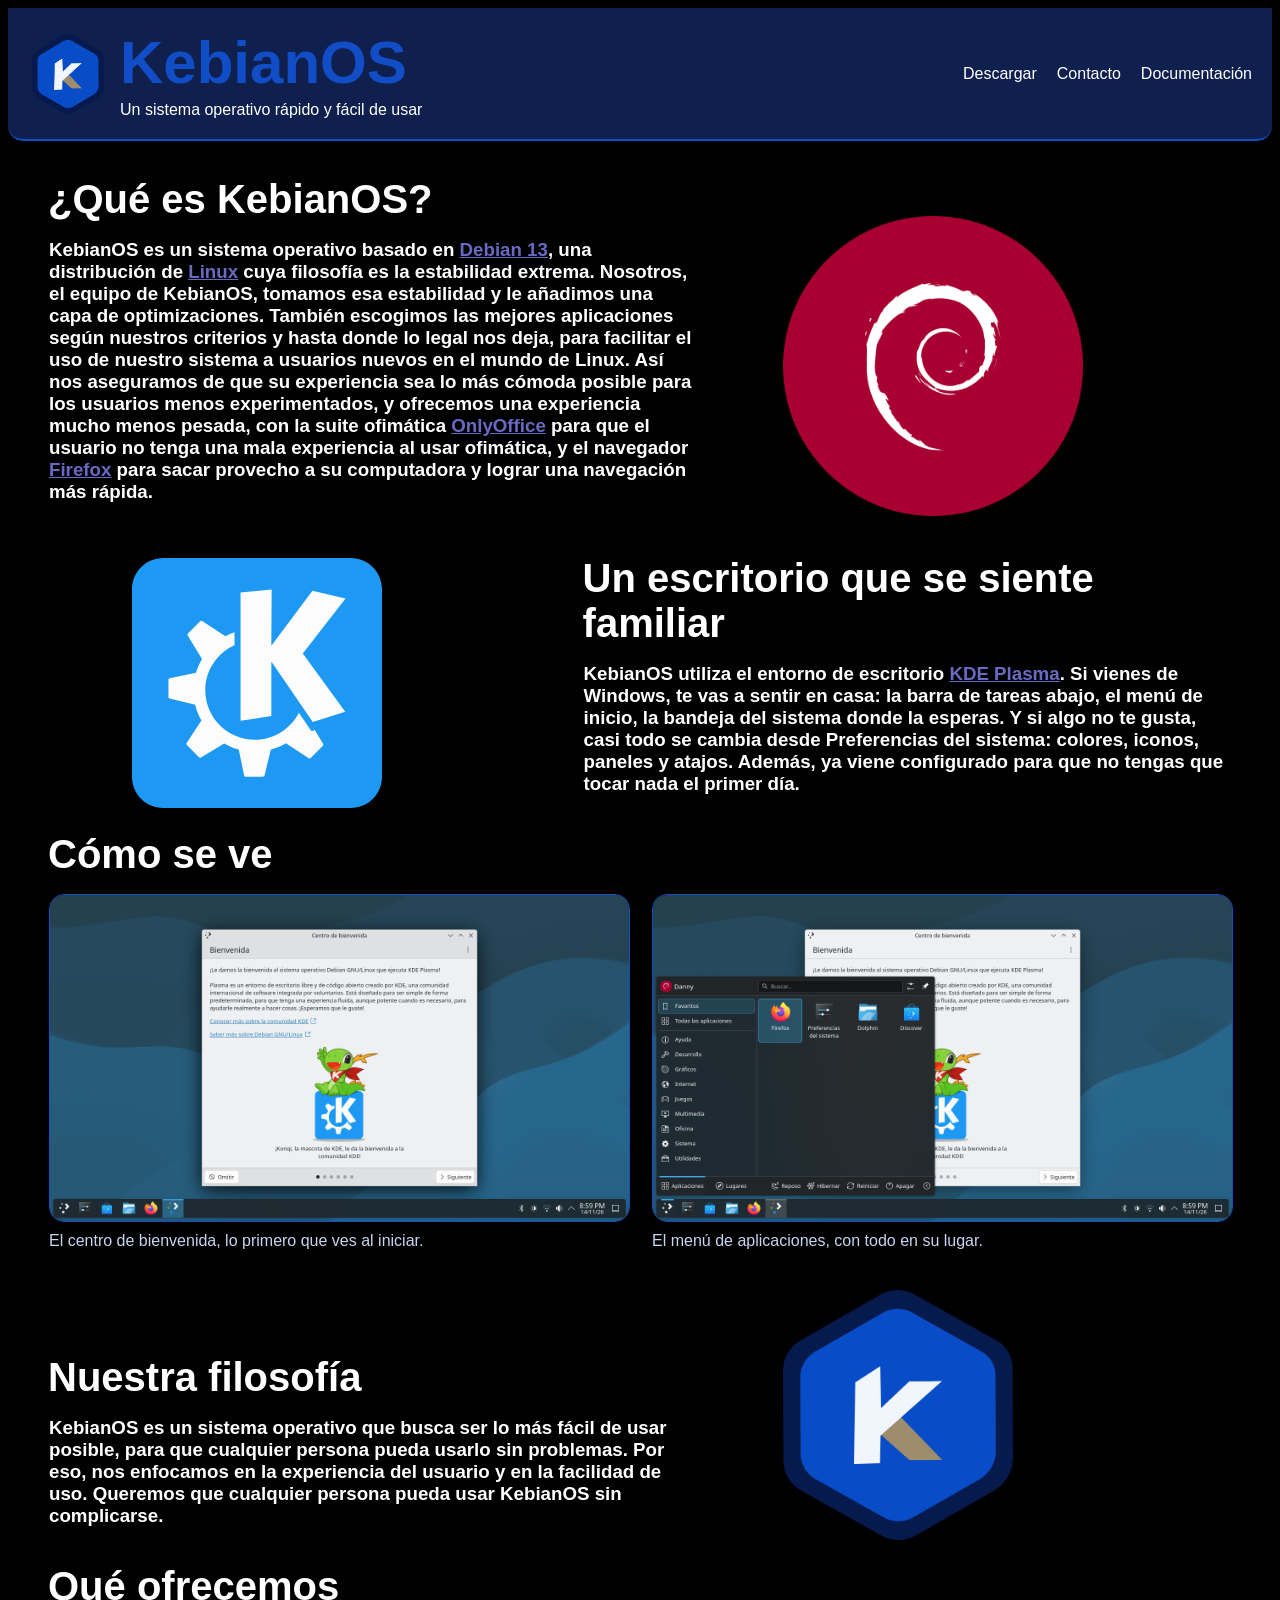
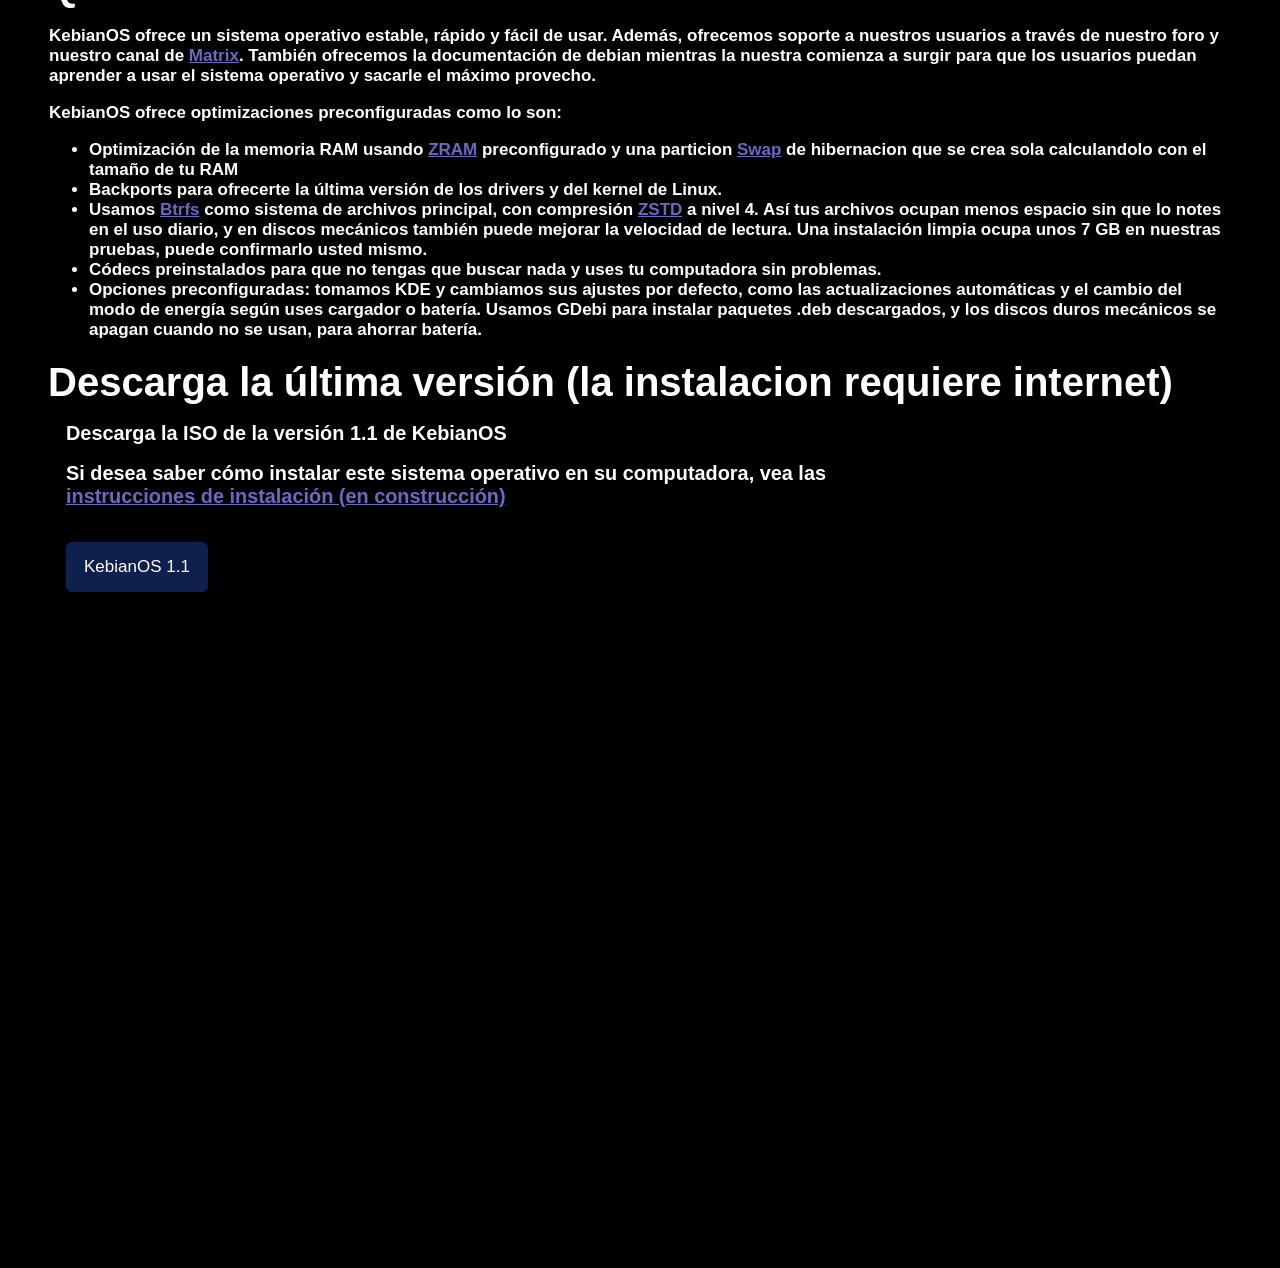
==== index.html @ 2799c604 "Update download section header with installation note" ====
<!DOCTYPE html>
<html lang="es">
  <head>
    <meta name="google-site-verification" content="A3nO0-pI93KwMRhNLgHQPzI06pYdwtsDLGP_suFK4k4" />
    <script data-goatcounter="https://dannyxd300.goatcounter.com/count"
        async src="//gc.zgo.at/count.js"></script>
    <meta charset="utf-8">
    <title>KebianOS | Un sistema para cualquiera</title>
    <link rel="stylesheet" href="styles.css">
    <link rel="icon" href="logo.png" type="image/png">
    <script src="script.js" defer></script>
  </head>

  <body>
    <header class="site-header">
      <div class="brand">
        <img src="logo.png" alt="Logo de KebianOS" class="logo">
        <div>
          <h1>KebianOS</h1>
          <p>Un sistema operativo rápido y fácil de usar</p>
        </div>
      </div>
      <nav aria-label="Navegación principal">
        <ul>
          <li><a href="descargar.html">Descargar</a></li>
          <li><a href="contacto.html">Contacto</a></li>
          <li><a href="documentacion.html">Documentación</a></li>
        </ul>
      </nav>
    </header>

    <!-- Inicio de la página: un resumen corto sobre qué es la distro, en qué se basa y cuál es nuestra filosofía -->
    <section id="what-kebianos" aria-labelledby="titulo-que-es" class="what-kebianos-sec">
      <div class="what-kebianos sec-layaut">
        <div class="kebianos-expli">
          <h2 id="titulo-que-es" class="title-1">¿Qué es KebianOS?</h2>
          <h3 class="copy">KebianOS es un sistema operativo basado en <a href="https://www.debian.org/releases/trixie/index.es.html" class="Link-1">Debian 13</a>, una distribución de <a href="https://www.redhat.com/es/topics/linux/what-is-linux" class="Link-1">Linux</a> cuya filosofía es la estabilidad extrema. Nosotros, el equipo de KebianOS, tomamos esa estabilidad y le añadimos una capa de optimizaciones. También escogimos las mejores aplicaciones según nuestros criterios y hasta donde lo legal nos deja, para facilitar el uso de nuestro sistema a usuarios nuevos en el mundo de Linux.
          Así nos aseguramos de que su experiencia sea lo más cómoda posible para los usuarios menos experimentados, y ofrecemos una experiencia mucho menos pesada, con la suite ofimática <a href="https://www.onlyoffice.com/" class="Link-1">OnlyOffice</a> para que el usuario no tenga una mala experiencia al usar ofimática, y el navegador <a href="https://www.firefox.com/" class="Link-1">Firefox</a> para sacar provecho a su computadora y lograr una navegación más rápida.</h3>
        </div>
        <div class="logo-debian-div">
          <img src="debian.png" alt="Logo de Debian" class="logo-debian-img">
        </div>
      </div>
    </section>
    <section id="desktop" aria-labelledby="titulo-escritorio">
      <div class="desktop what-kebianos sec-layaut sec-reverse">
        <div class="logo-kde-div">
          <img src="kde-logo.svg" alt="Logo de KDE" class="logo-kde-img">
        </div>
        <div class="info-desktop">
          <h2 id="titulo-escritorio" class="title-1">Un escritorio que se siente familiar</h2>
          <h3 class="copy">KebianOS utiliza el entorno de escritorio <a href="https://www.kde.org/" class="Link-1">KDE Plasma</a>. Si vienes de Windows, te vas a sentir en casa: la barra de tareas abajo, el menú de inicio, la bandeja del sistema donde la esperas. Y si algo no te gusta, casi todo se cambia desde Preferencias del sistema: colores, iconos, paneles y atajos. Además, ya viene configurado para que no tengas que tocar nada el primer día.</h3>
        </div>
      </div>
    </section>
    <section id="capturas" aria-labelledby="titulo-capturas">
      <div class="what-kebianos">
        <h2 id="titulo-capturas" class="title-1">Cómo se ve</h2>
        <div class="capturas-grid">
          <figure class="captura">
            <a href="cap1.png">
              <img src="cap1.png" alt="Centro de bienvenida de KebianOS sobre el escritorio KDE Plasma" width="1366" height="768" loading="lazy">
            </a>
            <figcaption>El centro de bienvenida, lo primero que ves al iniciar.</figcaption>
          </figure>
          <figure class="captura">
            <a href="cap2.png">
              <img src="cap2.png" alt="Menú de aplicaciones de KebianOS con Firefox, Dolphin y Discover" width="1366" height="768" loading="lazy">
            </a>
            <figcaption>El menú de aplicaciones, con todo en su lugar.</figcaption>
          </figure>
        </div>
      </div>
    </section>
    <section id="filosofia" aria-labelledby="titulo-filosofia">
      <div class="filosofia what-kebianos sec-layaut">
        <div class="info-filosofia">
          <h2 id="titulo-filosofia" class="title-1">Nuestra filosofía</h2>
          <h3 class="copy">KebianOS es un sistema operativo que busca ser lo más fácil de usar posible, para que cualquier persona pueda usarlo sin problemas. Por eso, nos enfocamos en la experiencia del usuario y en la facilidad de uso. Queremos que cualquier persona pueda usar KebianOS sin complicarse.</h3>
        </div>
        <div class="logo-kebianos-div">
          <img src="logo.png" alt="Logo de KebianOS" class="logo-kebianos-img">
        </div>
      </div>
    </section>
    <section id="ofrecemos" aria-labelledby="titulo-ofrecemos">
      <div class="ofrecemos what-kebianos of">
        <div class="info-ofrecemos">
          <h2 id="titulo-ofrecemos" class="title-1">Qué ofrecemos</h2>
          <h3 class="of">KebianOS ofrece un sistema operativo estable, rápido y fácil de usar. Además, ofrecemos soporte a nuestros usuarios a través de nuestro foro y nuestro canal de <a href="https://matrix.to/#/%23kebianos:matrix.org" target="_blank" rel="noopener noreferrer" class="Link-1">Matrix</a>. También ofrecemos la documentación de debian mientras la nuestra comienza a surgir para que los usuarios puedan aprender a usar el sistema operativo y sacarle el máximo provecho.</h3>
          <h3 class="of">KebianOS ofrece optimizaciones preconfiguradas como lo son:
            <ul>
              <li>Optimización de la memoria RAM usando <a href="https://wiki.archlinux.org/title/Zram" class="Link-1">ZRAM</a> preconfigurado y una particion <a href="https://wiki.archlinux.org/title/Swap" class="Link-1">Swap</a> de hibernacion que se crea sola calculandolo con el tamaño de tu RAM</li>
              <li>Backports para ofrecerte la última versión de los drivers y del kernel de Linux.</li>
              <li>Usamos <a href="https://wiki.archlinux.org/title/Btrfs" class="Link-1">Btrfs</a> como sistema de archivos principal, con compresión <a href="https://man.archlinux.org/man/zstd.1.en" class="Link-1">ZSTD</a> a nivel 4. Así tus archivos ocupan menos espacio sin que lo notes en el uso diario, y en discos mecánicos también puede mejorar la velocidad de lectura. Una instalación limpia ocupa unos 7 GB en nuestras pruebas, puede confirmarlo usted mismo.</li>
              <li>Códecs preinstalados para que no tengas que buscar nada y uses tu computadora sin problemas.</li>
              <li>Opciones preconfiguradas: tomamos KDE y cambiamos sus ajustes por defecto, como las actualizaciones automáticas y el cambio del modo de energía según uses cargador o batería. Usamos GDebi para instalar paquetes .deb descargados, y los discos duros mecánicos se apagan cuando no se usan, para ahorrar batería.</li>

            </ul>
          </h3>
        </div>
      </div>
    </section>
    <section id="descarga" aria-labelledby="titulo-descarga">
      <div class="descarga sec-layout what-kebianos of">
        <div class="info-dowload">
          <h2 id="titulo-descarga of" class="title-1">Descarga la última versión (la instalacion requiere internet)</h2>
        </div>
        <div class="download of">
          <h3 class="copy">Descarga la ISO de la versión 1.1 de KebianOS</h3>
          <h3 class="copy">Si desea saber cómo instalar este sistema operativo en su computadora, vea las <a href="instrucciones.html" class="Link-1">instrucciones de instalación (en construcción)</a></h3>
          <a class="boton boton-descarga copy" href="https://www.mediafire.com/file/43ieh4mn93pc4ym/KebianOS-amd64_1.1.iso/file" href="#descargar">KebianOS 1.1</a>
        </div>
      </div>
    </section>
    <div id="container-15a08a248e6405eaa5c0792495d2495e"></div>
  </body>
</html>
---- styles.css ----
body {
    color: #ffffff;
    background-color: #000000;
}

h1 {
    color: #114dc6;
    font-size: 60px;
    font-weight: bold;
    font-family: Arial, sans-serif;
    margin: 0;
}

header {
    background-color: #10204e;
    color: white;
    padding: 20px 20px;
    display: flex;
    align-items: center;
    justify-content: space-between;
    border-bottom: 1px solid #114dc6;
    border-radius: 0px 0px 15px 15px;
}
.site-header {
    position: relative;
    z-index: 5;
    /*background: var(--navy);*/
    border-bottom: 2px solid #114dc5;
}
p {
    font-family: Arial, sans-serif;
}
a {
    font-family: Arial, sans-serif;
}
.of {
    font-family: Arial, sans-serif;
    font-size: 17px;
    margin: 17px;
    color: #ffffff;
}
.title-1 {
    font-family: Arial, sans-serif;
    margin: 16px;
    font-size: 40px;
}
.copy {
    font-family: Arial, sans-serif;
    margin: 17px;
    max-width: 770px;
    color: #ffffff;
}
.what-kebianos {
    width: min(1290px, calc(100% - 48px));
    margin-inline: auto;
    margin-top: 20px;
}
.boton {
    min-height: 50px;
    display: inline-flex;
    align-items: center;
    justify-content: center;
    padding: 0 18px;
    border-radius: 6px;
    text-decoration: none;
}
.boton-descarga {
    background: #10204e;
    color: #fff;
}
.boton-descarga:hover {
    background: #114dc6;
}
.sec-layaut {
    display: grid;
    grid-template-columns: 1.1fr 0.75fr;
    gap: 70px;
    align-items: end;
}
.Link-1 {
    color: #6a69c2;
}
.logo-debian-img {
    width: 300px;
    height: 300px;
}
.logo-debian-div {
    justify-content: right;
}
.brand {
    display: flex;
    align-items: center;
    gap: 12px;
}

.brand p {
    margin: 4px 0 0;
}

nav > ul {
    display: flex;
    align-items: center;
    justify-content: flex-end;
    gap: 20px;
    list-style-type: none;
    padding: 0;
    margin: 0;
}

nav a,
nav button {
    color: white;
    text-decoration: none;
}

nav button {
    cursor: pointer;
    font: inherit;
    background: none;
    border: 0;
    padding: 0;
}

nav a:hover,
nav button:hover {
    text-decoration: underline;
}

.logo {
    width: 80px;
    height: 80px;
    object-fit: contain;
}
.descargar-logo {
    width: 80px;
    height: 80px;
    object-fit: contain;
}

/* Seccion del escritorio: logo de KDE al inicio, igual que el de Debian pero invertido */
.sec-reverse {
    grid-template-columns: 0.75fr 1.1fr;
}
.logo-kde-img {
    width: 250px;
    height: 250px;
    padding-left: 100px;
}

/* Capturas de pantalla */
.capturas-grid {
    display: grid;
    grid-template-columns: repeat(2, 1fr);
    gap: 24px;
    margin: 17px 17px 40px;
}
.captura {
    margin: 0;
}
.captura img {
    display: block;
    width: 100%;
    height: auto;
    border: 1px solid #114dc6;
    border-radius: 15px;
    background-color: #10204e;
}
.captura figcaption {
    font-family: Arial, sans-serif;
    margin-top: 10px;
    color: #c9d4f0;
}

/* Pantallas pequenas: todo en una columna */
@media (max-width: 800px) {
    .sec-layaut,
    .sec-reverse {
        grid-template-columns: 1fr;
        gap: 20px;
    }
    .capturas-grid {
        grid-template-columns: 1fr;
    }
    .logo-debian-img,
    .logo-kde-img {
        max-width: 100%;
        height: auto;
    }
}


.logo-kebianos-img {
    width: 230px;
    height: 250px;
}

html {
    scroll-behavior: smooth;
}
#descarga {
    min-height: 100vh;
}
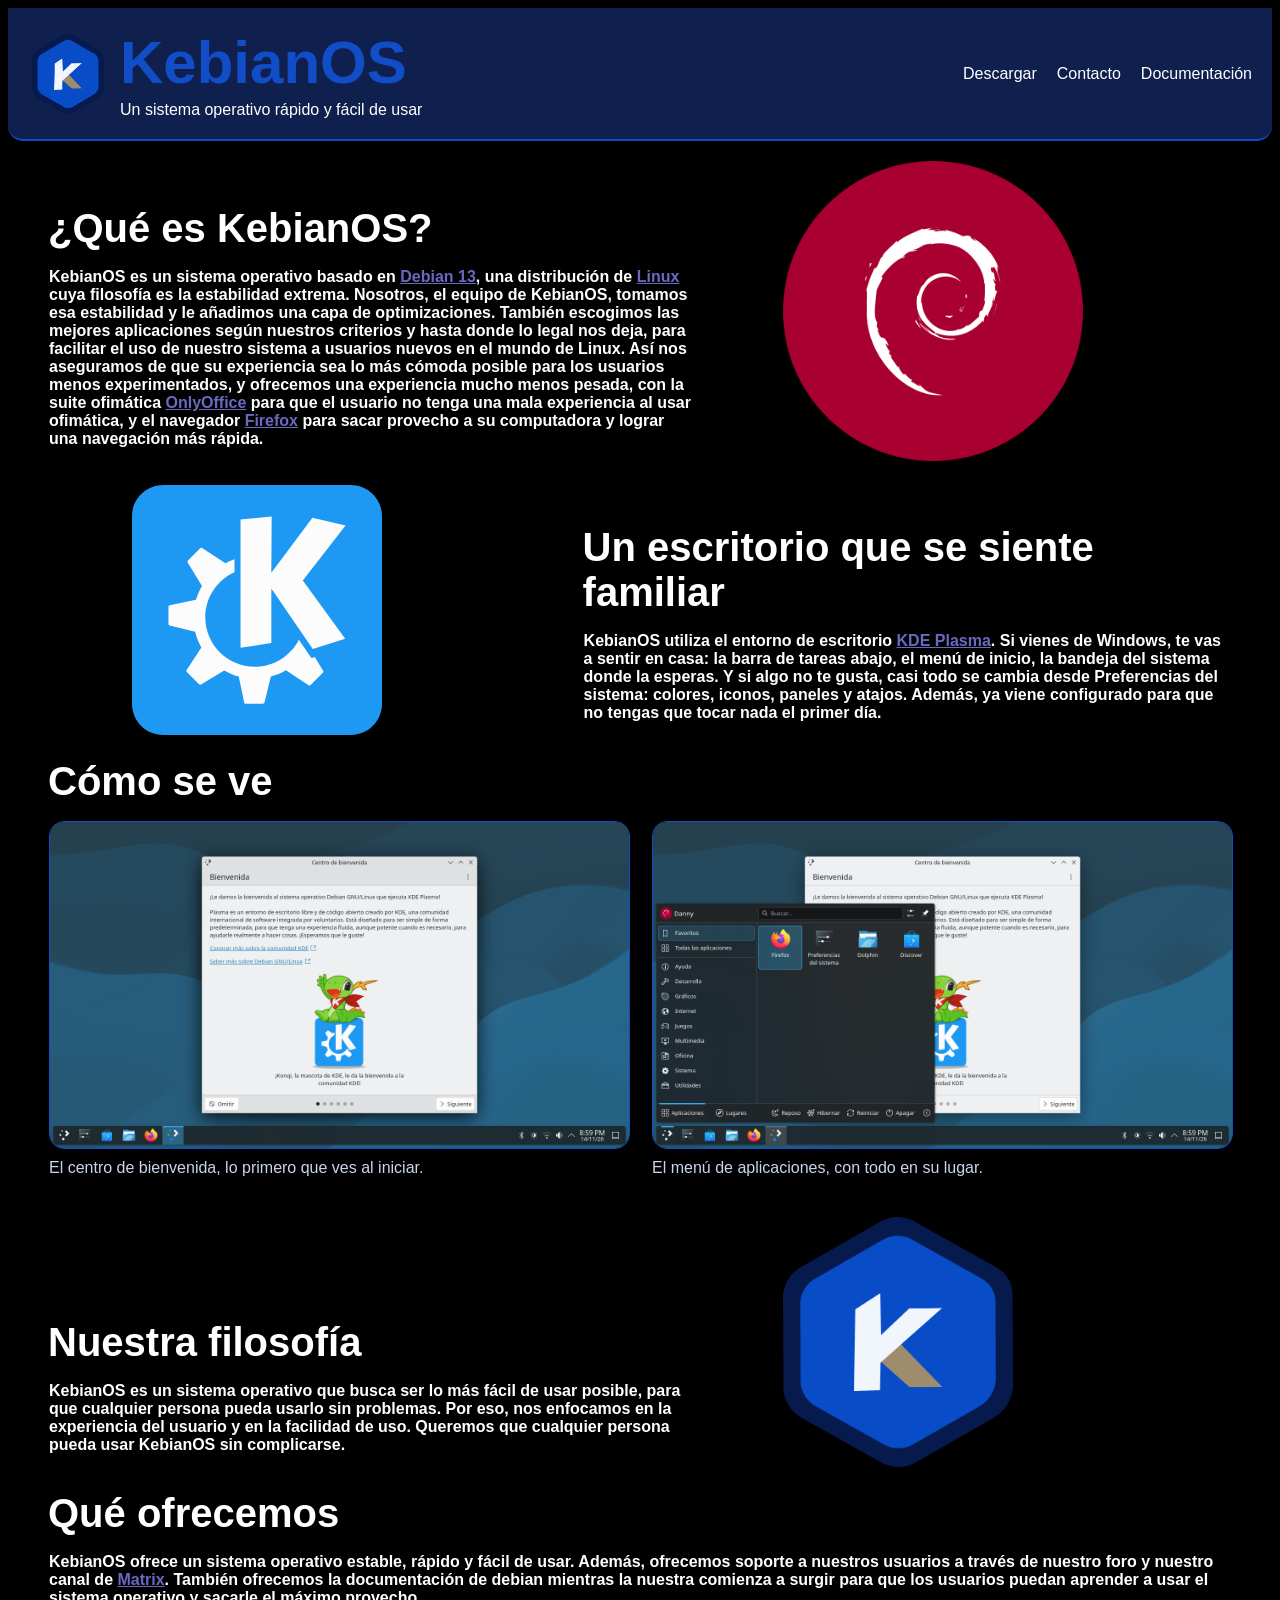
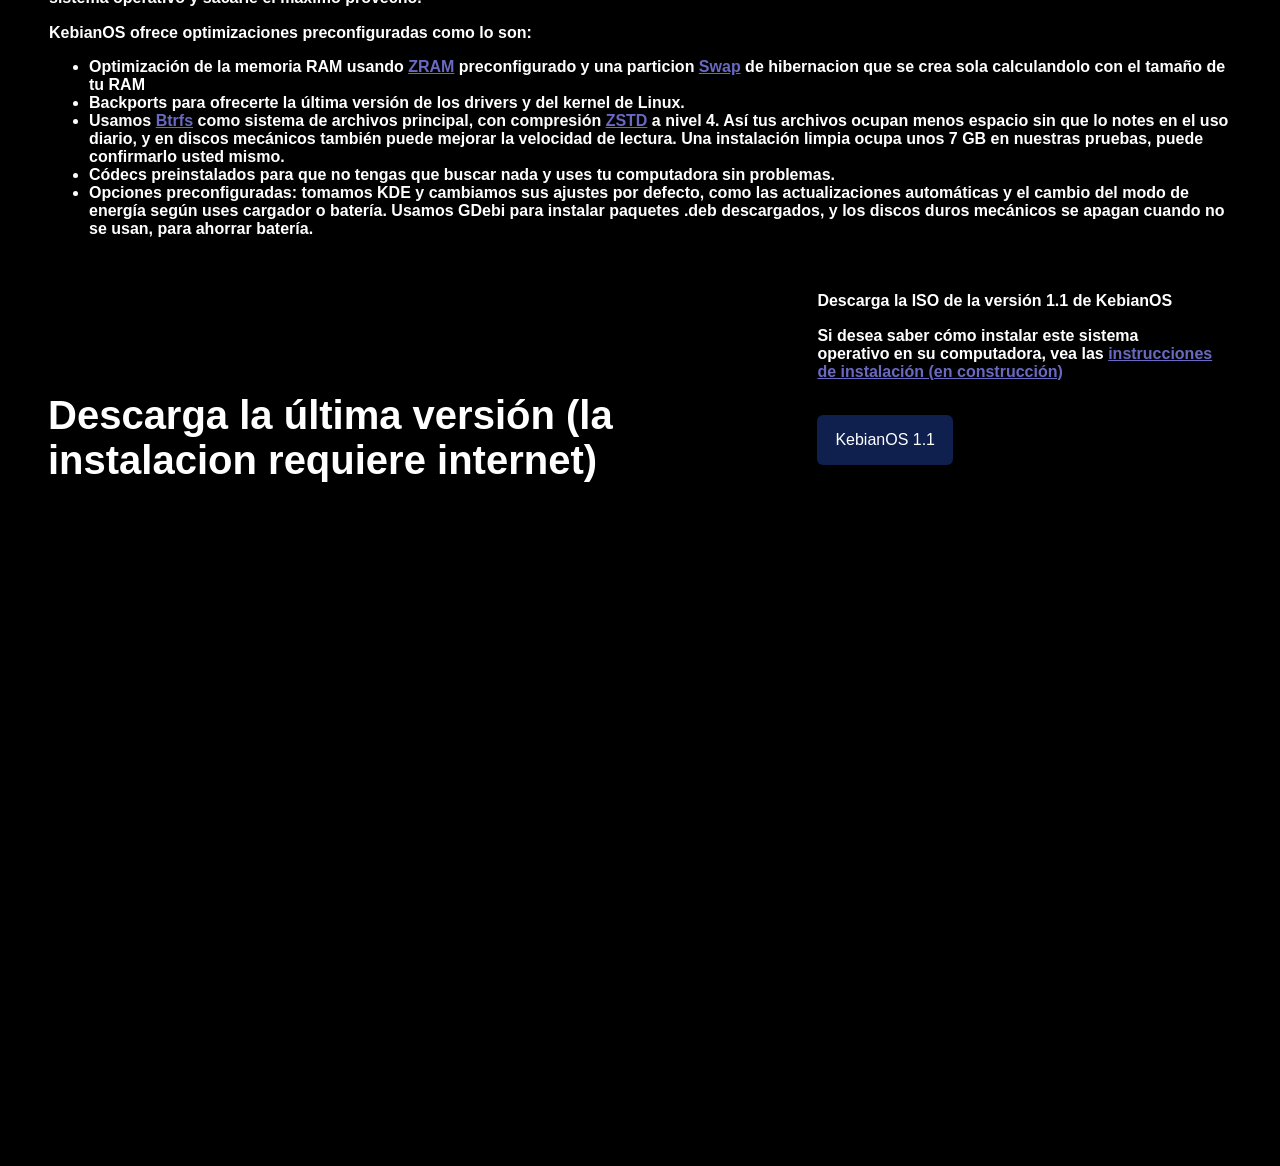
==== commit 0c32a5db: "correccion de errores" ====
--- a/index.html
+++ b/index.html
@@ -8,7 +8,8 @@
     <title>KebianOS | Un sistema para cualquiera</title>
     <link rel="stylesheet" href="styles.css">
     <link rel="icon" href="logo.png" type="image/png">
-    <script src="script.js" defer></script>
+    <script async src="https://pagead2.googlesyndication.com/pagead/js/adsbygoogle.js?client=ca-pub-1594895174520289"
+     crossorigin="anonymous"></script>
   </head>
 
   <body>
@@ -31,7 +32,7 @@
 
     <!-- Inicio de la página: un resumen corto sobre qué es la distro, en qué se basa y cuál es nuestra filosofía -->
     <section id="what-kebianos" aria-labelledby="titulo-que-es" class="what-kebianos-sec">
-      <div class="what-kebianos sec-layaut">
+      <div class="what-kebianos sec-layout">
         <div class="kebianos-expli">
           <h2 id="titulo-que-es" class="title-1">¿Qué es KebianOS?</h2>
           <h3 class="copy">KebianOS es un sistema operativo basado en <a href="https://www.debian.org/releases/trixie/index.es.html" class="Link-1">Debian 13</a>, una distribución de <a href="https://www.redhat.com/es/topics/linux/what-is-linux" class="Link-1">Linux</a> cuya filosofía es la estabilidad extrema. Nosotros, el equipo de KebianOS, tomamos esa estabilidad y le añadimos una capa de optimizaciones. También escogimos las mejores aplicaciones según nuestros criterios y hasta donde lo legal nos deja, para facilitar el uso de nuestro sistema a usuarios nuevos en el mundo de Linux.
@@ -43,7 +44,7 @@
       </div>
     </section>
     <section id="desktop" aria-labelledby="titulo-escritorio">
-      <div class="desktop what-kebianos sec-layaut sec-reverse">
+      <div class="desktop what-kebianos sec-layout sec-reverse">
         <div class="logo-kde-div">
           <img src="kde-logo.svg" alt="Logo de KDE" class="logo-kde-img">
         </div>
@@ -73,7 +74,7 @@
       </div>
     </section>
     <section id="filosofia" aria-labelledby="titulo-filosofia">
-      <div class="filosofia what-kebianos sec-layaut">
+      <div class="filosofia what-kebianos sec-layout">
         <div class="info-filosofia">
           <h2 id="titulo-filosofia" class="title-1">Nuestra filosofía</h2>
           <h3 class="copy">KebianOS es un sistema operativo que busca ser lo más fácil de usar posible, para que cualquier persona pueda usarlo sin problemas. Por eso, nos enfocamos en la experiencia del usuario y en la facilidad de uso. Queremos que cualquier persona pueda usar KebianOS sin complicarse.</h3>
@@ -104,12 +105,12 @@
     <section id="descarga" aria-labelledby="titulo-descarga">
       <div class="descarga sec-layout what-kebianos of">
         <div class="info-dowload">
-          <h2 id="titulo-descarga of" class="title-1">Descarga la última versión (la instalacion requiere internet)</h2>
+          <h2 id="titulo-descarga" class="title-1">Descarga la última versión (la instalacion requiere internet)</h2>
         </div>
         <div class="download of">
           <h3 class="copy">Descarga la ISO de la versión 1.1 de KebianOS</h3>
           <h3 class="copy">Si desea saber cómo instalar este sistema operativo en su computadora, vea las <a href="instrucciones.html" class="Link-1">instrucciones de instalación (en construcción)</a></h3>
-          <a class="boton boton-descarga copy" href="https://www.mediafire.com/file/43ieh4mn93pc4ym/KebianOS-amd64_1.1.iso/file" href="#descargar">KebianOS 1.1</a>
+          <a class="boton boton-descarga copy" href="https://www.mediafire.com/file/102e5qddbln1o5e/KebianOS-amd64_1.1_.iso/file">KebianOS 1.1</a>
         </div>
       </div>
     </section>
--- a/styles.css
+++ b/styles.css
@@ -1,13 +1,14 @@
 body {
     color: #ffffff;
     background-color: #000000;
+    font-family: Arial, sans-serif;
+    font-size: 16px;
 }
 
 h1 {
     color: #114dc6;
     font-size: 60px;
     font-weight: bold;
-    font-family: Arial, sans-serif;
     margin: 0;
 }
 
@@ -27,28 +28,22 @@
     /*background: var(--navy);*/
     border-bottom: 2px solid #114dc5;
 }
-p {
-    font-family: Arial, sans-serif;
-}
-a {
-    font-family: Arial, sans-serif;
-}
 .of {
-    font-family: Arial, sans-serif;
-    font-size: 17px;
     margin: 17px;
     color: #ffffff;
 }
 .title-1 {
-    font-family: Arial, sans-serif;
     margin: 16px;
     font-size: 40px;
 }
 .copy {
-    font-family: Arial, sans-serif;
     margin: 17px;
     max-width: 770px;
     color: #ffffff;
+}
+.copy,
+.of {
+    font-size: 16px;
 }
 .what-kebianos {
     width: min(1290px, calc(100% - 48px));
@@ -71,7 +66,7 @@
 .boton-descarga:hover {
     background: #114dc6;
 }
-.sec-layaut {
+.sec-layout {
     display: grid;
     grid-template-columns: 1.1fr 0.75fr;
     gap: 70px;
@@ -166,14 +161,13 @@
     background-color: #10204e;
 }
 .captura figcaption {
-    font-family: Arial, sans-serif;
     margin-top: 10px;
     color: #c9d4f0;
 }
 
 /* Pantallas pequenas: todo en una columna */
 @media (max-width: 800px) {
-    .sec-layaut,
+    .sec-layout,
     .sec-reverse {
         grid-template-columns: 1fr;
         gap: 20px;
@@ -185,6 +179,9 @@
     .logo-kde-img {
         max-width: 100%;
         height: auto;
+    }
+    .logo-kde-img {
+        padding-left: 0;
     }
 }
 
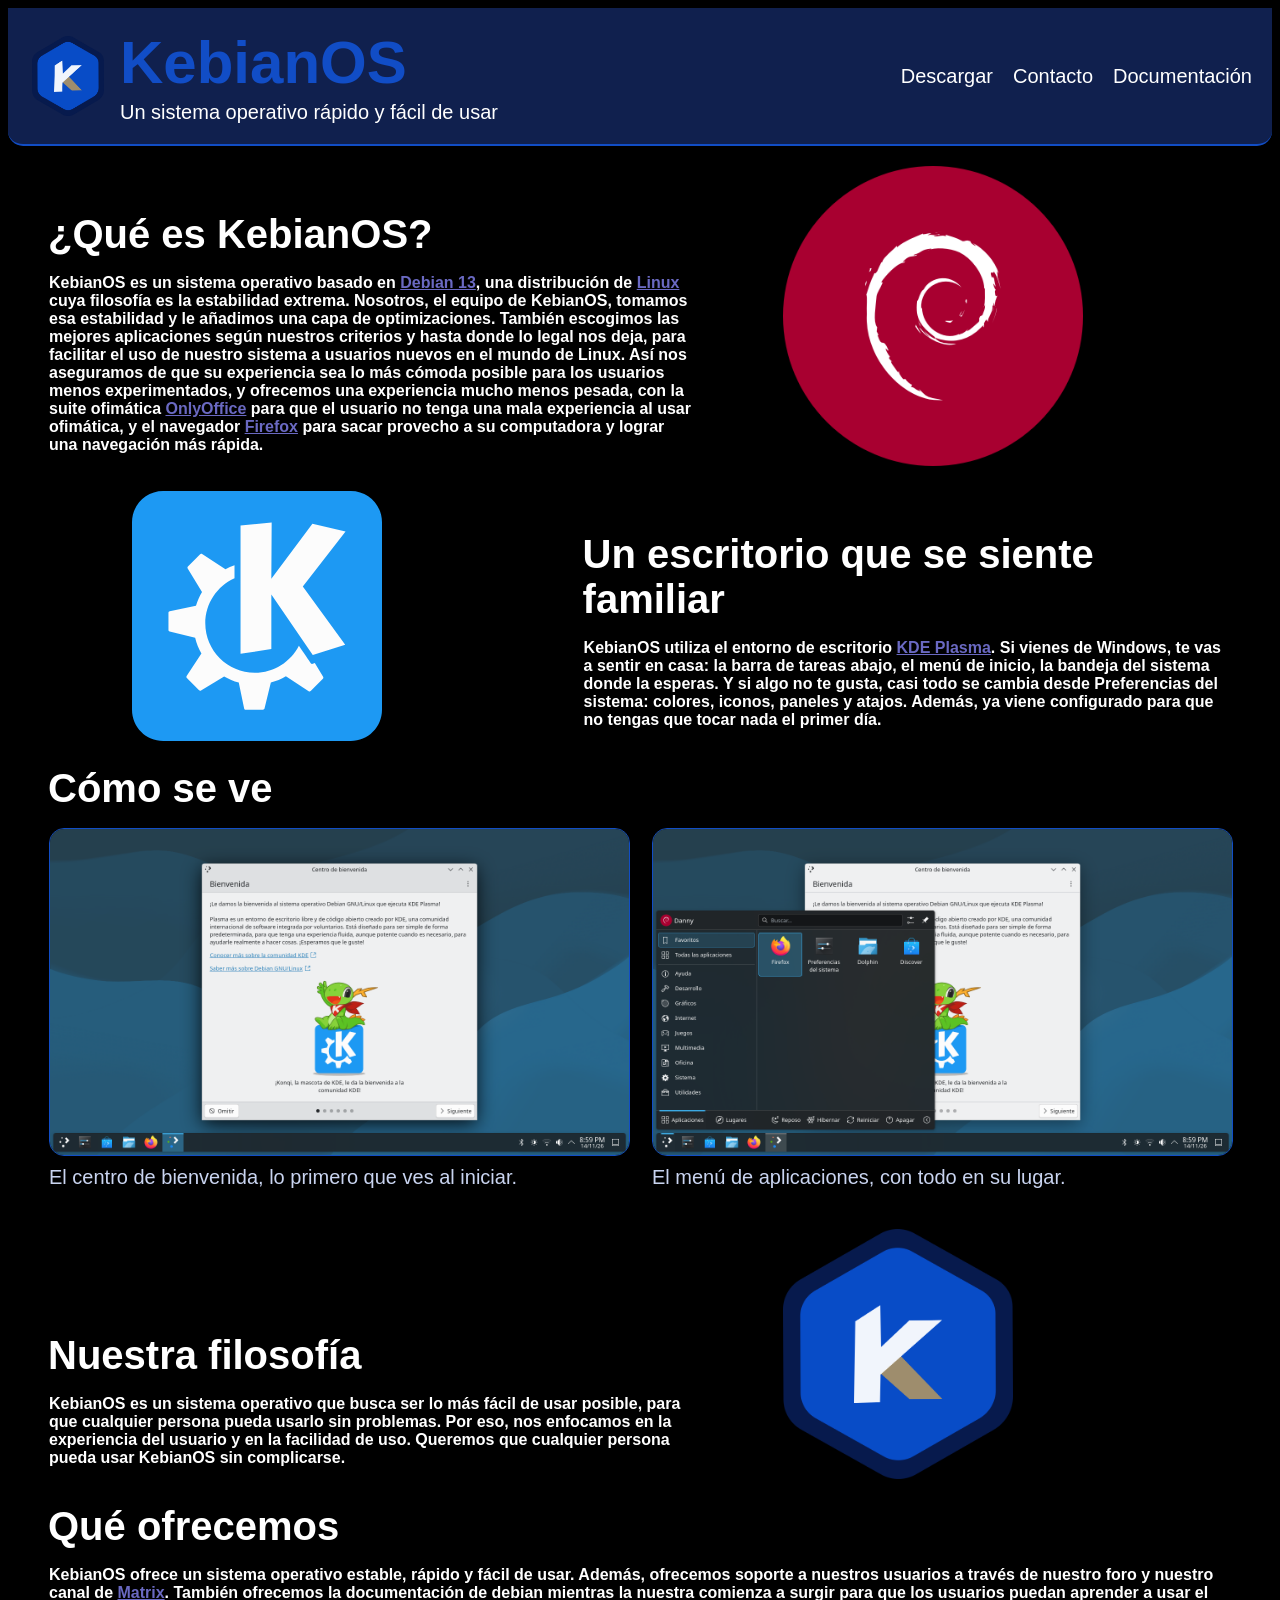
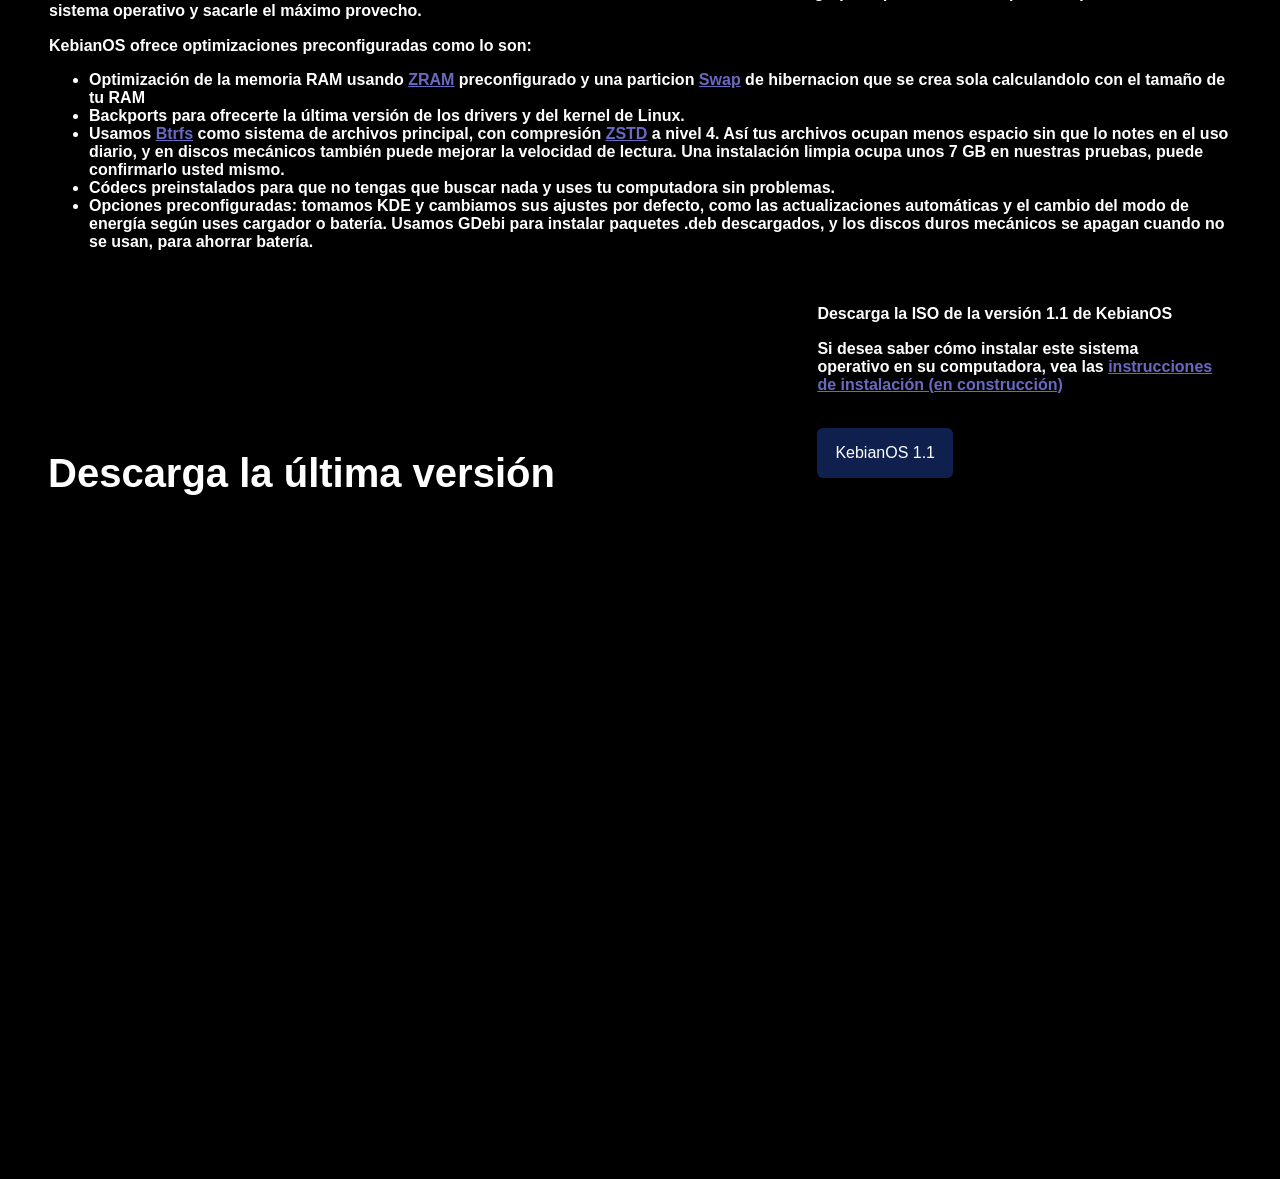
==== commit 395dbb1a: "banner y descargas" ====
--- a/index.html
+++ b/index.html
@@ -6,6 +6,20 @@
         async src="//gc.zgo.at/count.js"></script>
     <meta charset="utf-8">
     <title>KebianOS | Un sistema para cualquiera</title>
+    <meta property="og:type" content="website">
+    <meta property="og:url" content="https://kebianos.github.io/">
+    <meta property="og:title" content="KebianOS | Un sistema para cualquiera">
+    <meta property="og:description" content="Distribución de Linux basada en Debian 13 (Trixie) con KDE Plasma, rápida, ligera y lista para usar.">
+    <meta property="og:image" content="https://kebianos.github.io/preview.png">
+    <meta property="og:image:width" content="1200">
+    <meta property="og:image:height" content="630">
+    <meta property="og:image:alt" content="KebianOS, una distro para cualquiera, basada en Debian 13 y KDE Plasma.">
+    <meta name="twitter:card" content="summary_large_image">
+    <meta name="twitter:url" content="https://kebianos.github.io/">
+    <meta name="twitter:title" content="KebianOS | Un sistema para cualquiera">
+    <meta name="twitter:description" content="Distribución de Linux basada en Debian 13 (Trixie) con KDE Plasma, rápida, ligera y lista para usar.">
+    <meta name="twitter:image" content="https://kebianos.github.io/preview.png">
+    <meta name="twitter:image:alt" content="KebianOS, una distro para cualquiera, basada en Debian 13 y KDE Plasma.">
     <link rel="stylesheet" href="styles.css">
     <link rel="icon" href="logo.png" type="image/png">
     <script async src="https://pagead2.googlesyndication.com/pagead/js/adsbygoogle.js?client=ca-pub-1594895174520289"
@@ -105,7 +119,7 @@
     <section id="descarga" aria-labelledby="titulo-descarga">
       <div class="descarga sec-layout what-kebianos of">
         <div class="info-dowload">
-          <h2 id="titulo-descarga" class="title-1">Descarga la última versión (la instalacion requiere internet)</h2>
+          <h2 id="titulo-descarga" class="title-1">Descarga la última versión</h2>
         </div>
         <div class="download of">
           <h3 class="copy">Descarga la ISO de la versión 1.1 de KebianOS</h3>
--- a/styles.css
+++ b/styles.css
@@ -2,7 +2,7 @@
     color: #ffffff;
     background-color: #000000;
     font-family: Arial, sans-serif;
-    font-size: 16px;
+    font-size: 20px;
 }
 
 h1 {
@@ -65,6 +65,51 @@
 }
 .boton-descarga:hover {
     background: #114dc6;
+}
+.download-page {
+    display: grid;
+    gap: 28px;
+    padding-block: 20px 48px;
+}
+.download-intro {
+    max-width: 770px;
+}
+.download-card {
+    display: flex;
+    align-items: center;
+    justify-content: space-between;
+    gap: 24px;
+    padding: 28px;
+    background: #10204e;
+    border: 1px solid #114dc6;
+    border-radius: 15px;
+}
+.download-eyebrow,
+.download-note {
+    color: #c9d4f0;
+    font-size: 16px;
+}
+.download-eyebrow {
+    margin: 0 0 8px;
+}
+.download-version {
+    margin: 0;
+    font-size: 28px;
+}
+.download-card .copy {
+    margin: 8px 0;
+}
+.download-note {
+    margin: 8px 0 0;
+}
+.download-action {
+    flex-shrink: 0;
+}
+.download-help {
+    max-width: 770px;
+}
+.download-help .title-1 {
+    margin-left: 0;
 }
 .sec-layout {
     display: grid;
@@ -172,6 +217,10 @@
         grid-template-columns: 1fr;
         gap: 20px;
     }
+    .download-card {
+        align-items: flex-start;
+        flex-direction: column;
+    }
     .capturas-grid {
         grid-template-columns: 1fr;
     }
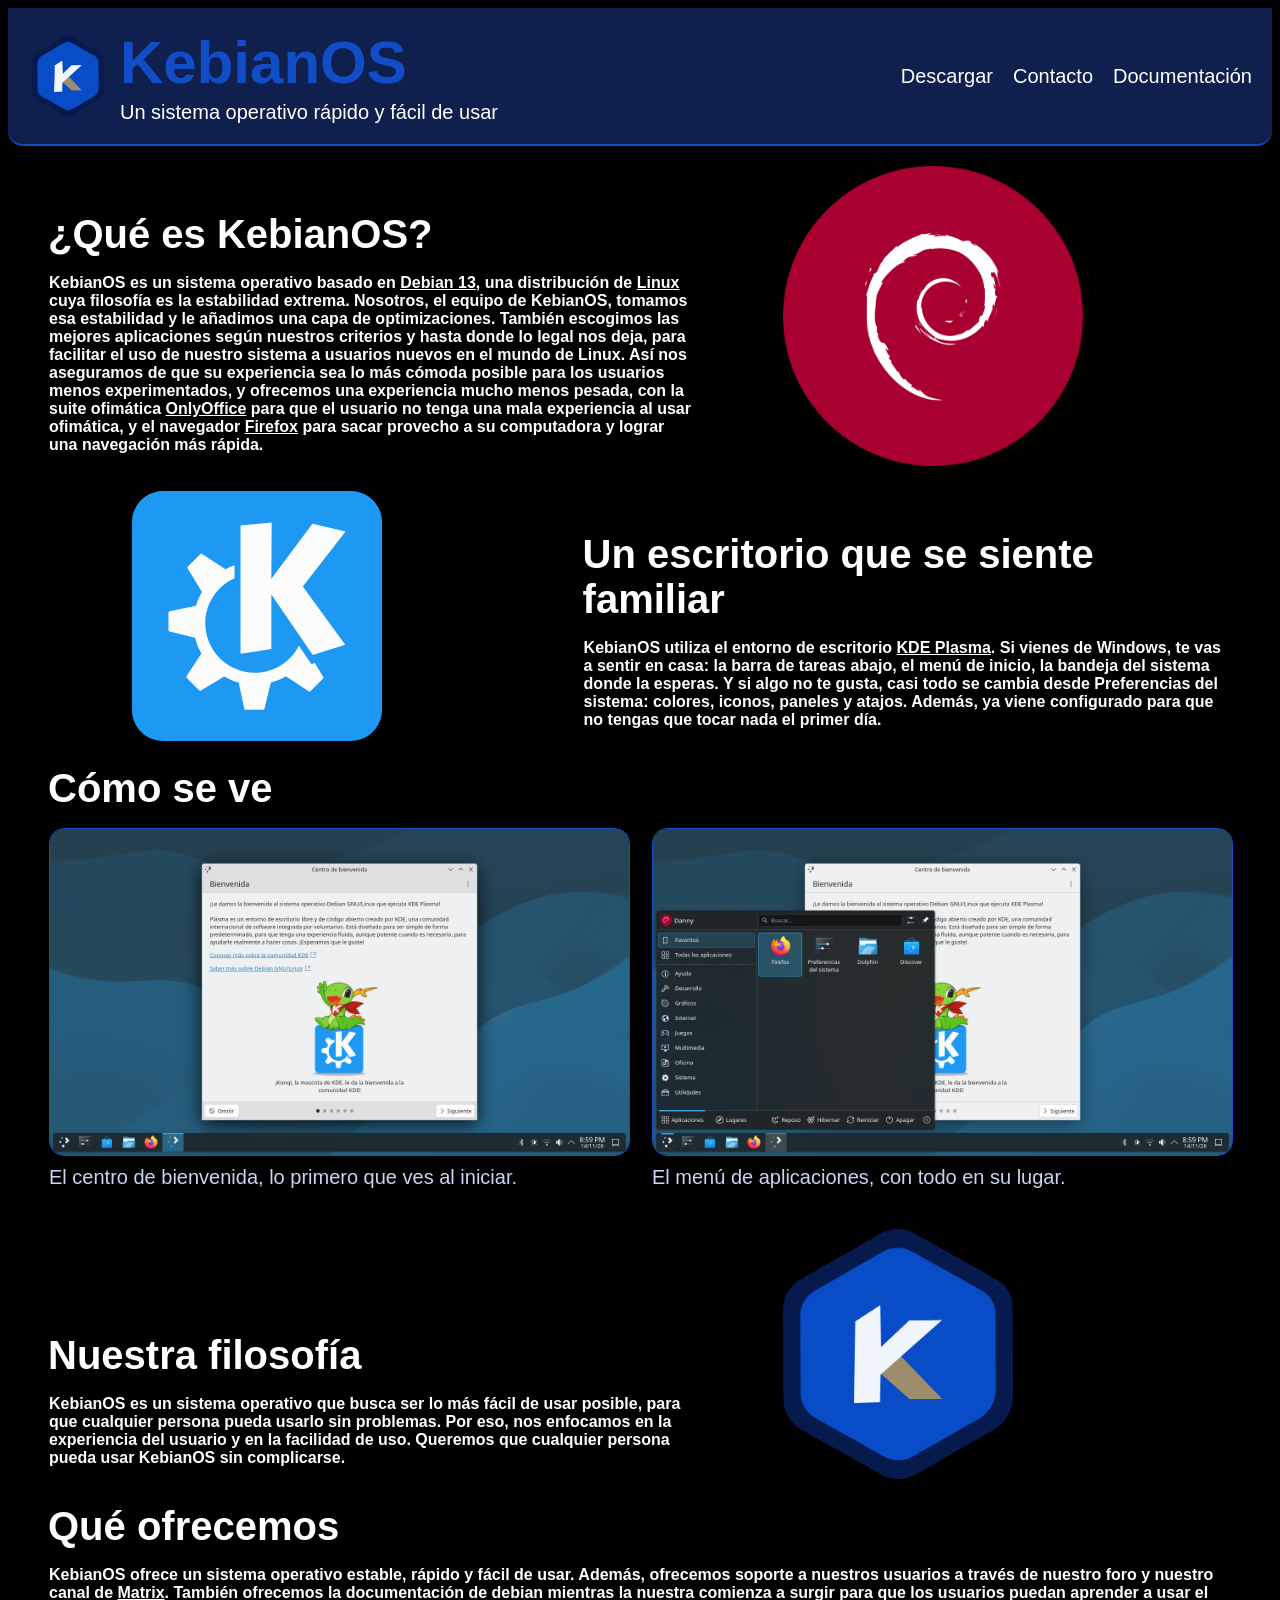
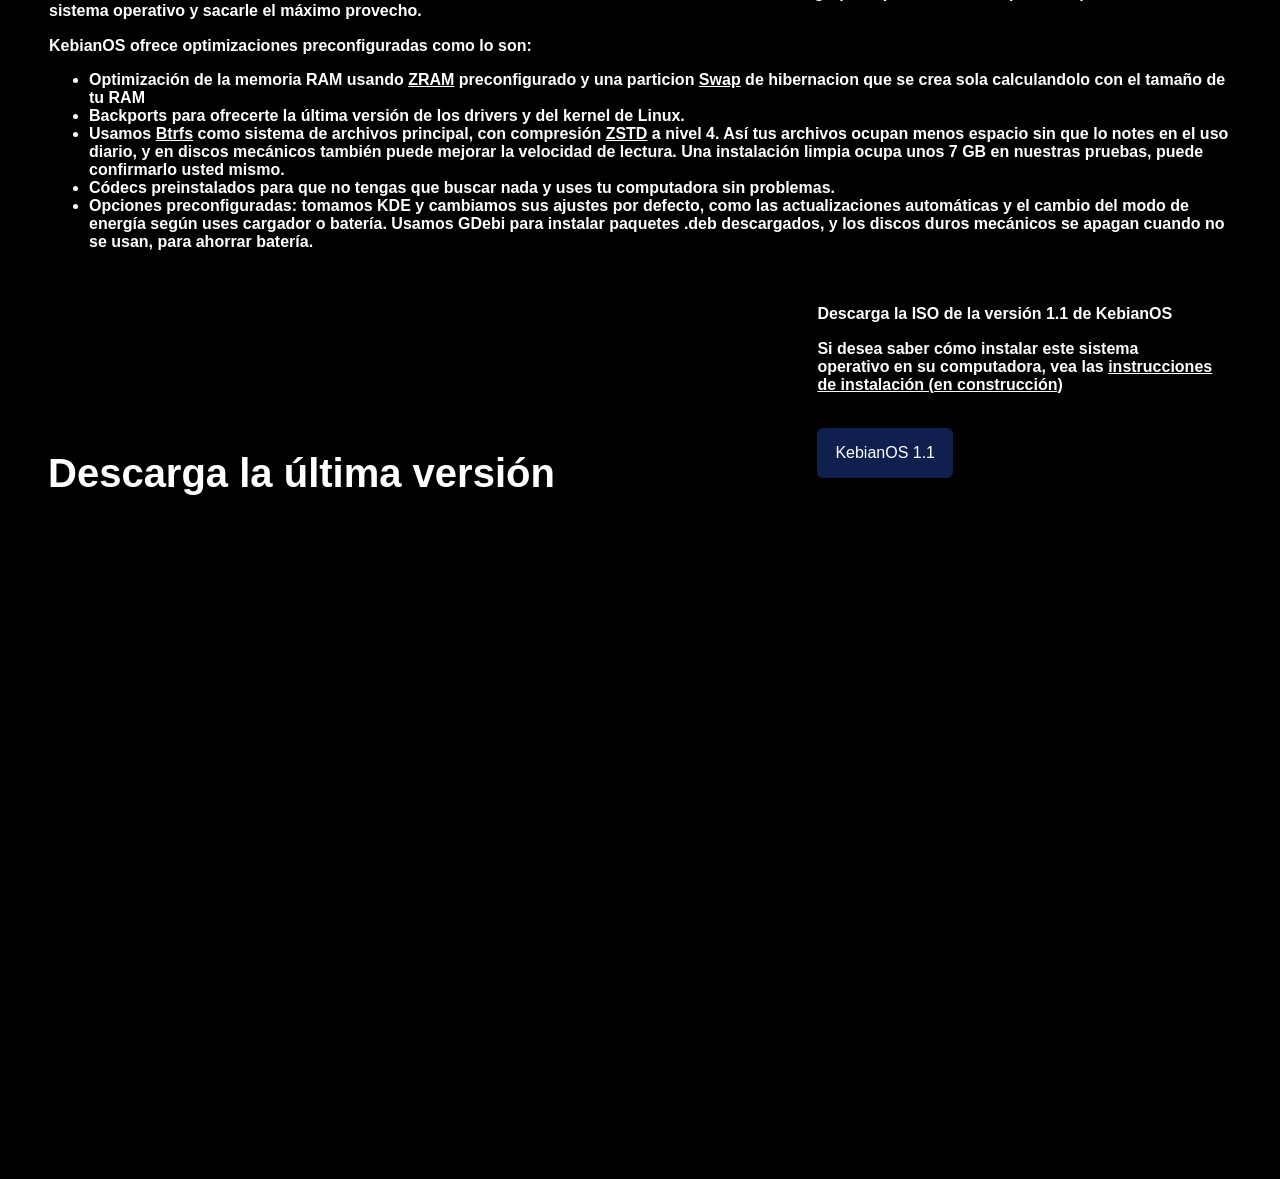
==== commit 16b0d280: "meta google" ====
--- a/index.html
+++ b/index.html
@@ -5,6 +5,7 @@
     <script data-goatcounter="https://dannyxd300.goatcounter.com/count"
         async src="//gc.zgo.at/count.js"></script>
     <meta charset="utf-8">
+    <meta name="google-adsense-account" content="ca-pub-1594895174520289">
     <title>KebianOS | Un sistema para cualquiera</title>
     <meta property="og:type" content="website">
     <meta property="og:url" content="https://kebianos.github.io/">
--- a/styles.css
+++ b/styles.css
@@ -118,7 +118,7 @@
     align-items: end;
 }
 .Link-1 {
-    color: #6a69c2;
+    color: #ffffff;
 }
 .logo-debian-img {
     width: 300px;
